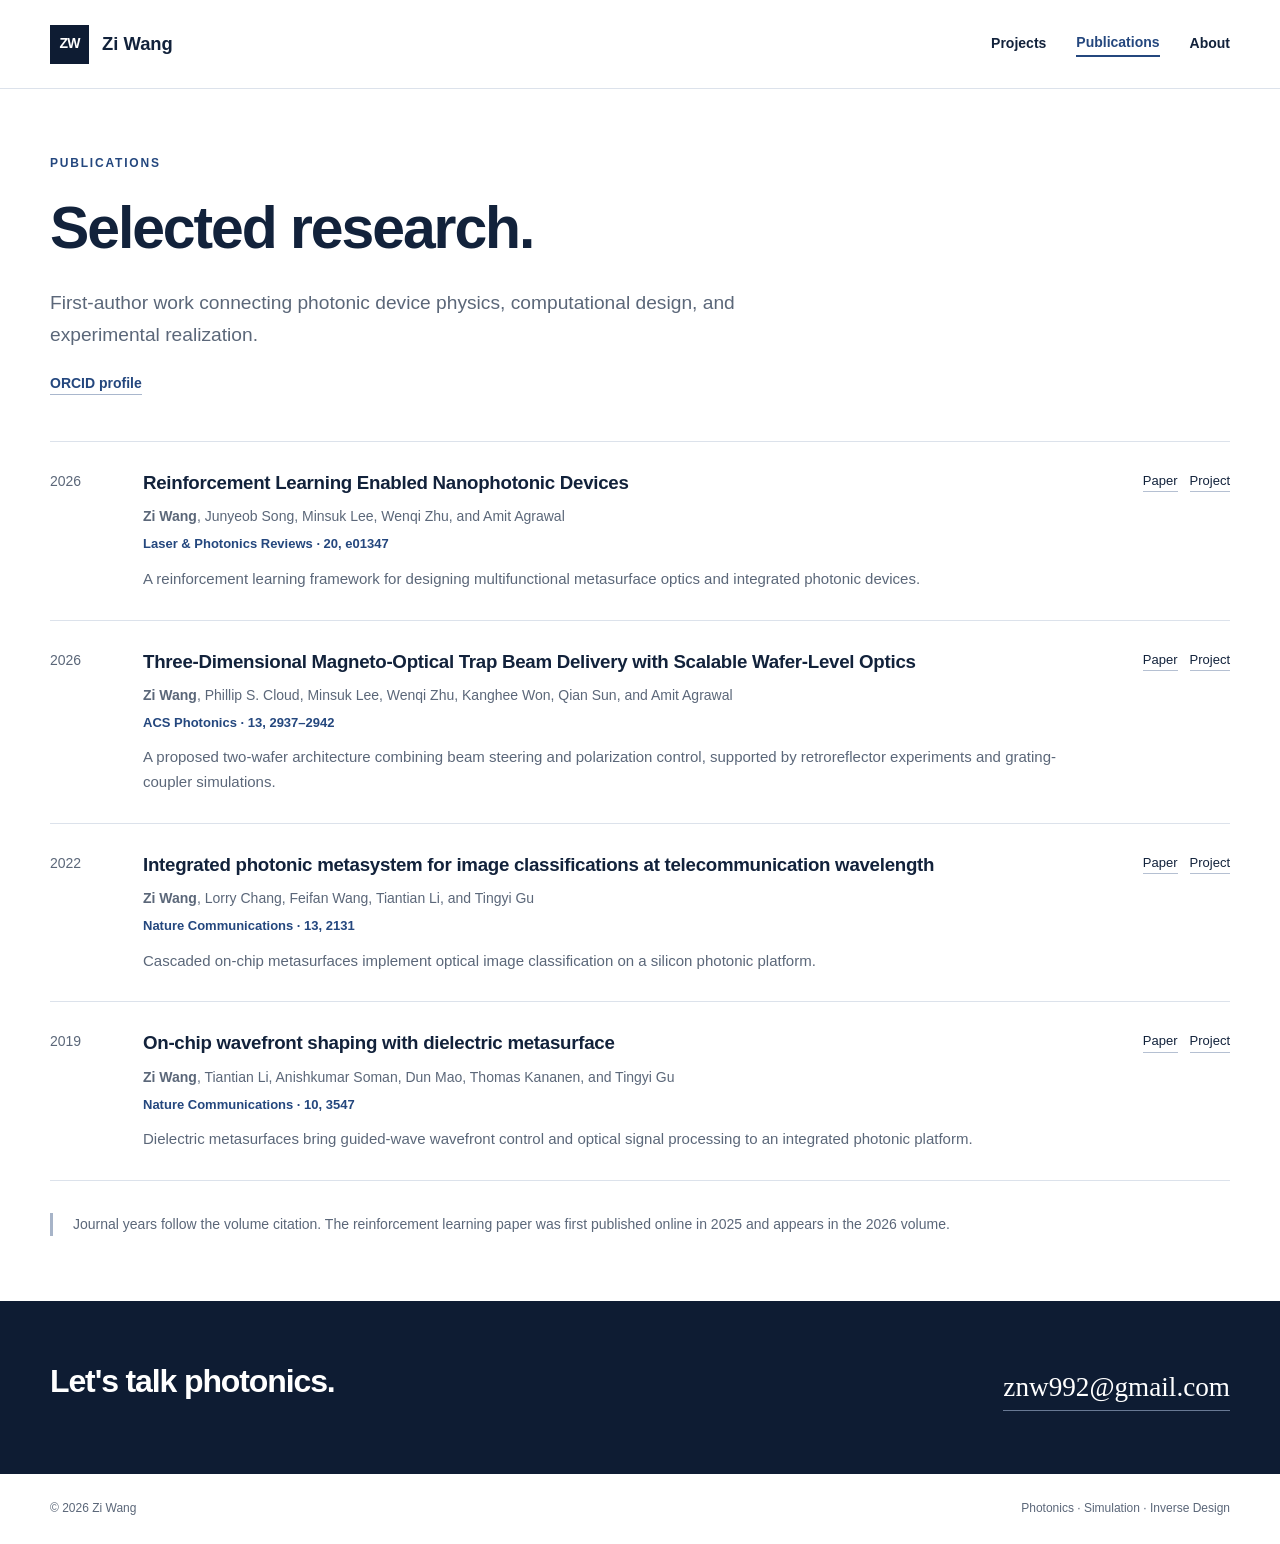
==== publications/index.html @ fe243781 "Publish photonics research portfolio" ====
<!doctype html><html lang="en"><head><meta charset="utf-8"><meta name="viewport" content="width=device-width,initial-scale=1"><title>Selected Publications — Zi Wang</title><meta name="description" content="Selected first-author research in integrated photonics, metasurfaces, reinforcement learning, and cold-atom beam delivery."><link rel="stylesheet" href="/styles.css"><link rel="icon" type="image/svg+xml" href="data:image/svg+xml,%3Csvg xmlns='http://www.w3.org/2000/svg' viewBox='0 0 32 32'%3E%3Crect width='32' height='32' fill='%230e1c33'/%3E%3Ctext x='16' y='22' text-anchor='middle' font-family='Arial' font-size='16' fill='white'%3EZW%3C/text%3E%3C/svg%3E"></head><body><a class="skip" href="#main">Skip to content</a><header class="header"><div class="wrap header-inner"><a class="brand" href="/" aria-label="Zi Wang, home"><span class="monogram" aria-hidden="true">ZW</span>Zi Wang</a><nav class="nav" aria-label="Main navigation"><a href="/#projects">Projects</a><a href="/publications/" aria-current="page">Publications</a><a href="/about/">About</a></nav></div></header><main id="main" class="wrap"><div class="page-head"><p class="eyebrow">Publications</p><h1>Selected research.</h1><p class="lede">First-author work connecting photonic device physics, computational design, and experimental realization.</p><a class="text-link" href="https://orcid.org/0000-0003-1080-5825" target="_blank" rel="noopener">ORCID profile</a></div><div class="pub-list"><article class="pub-row"><div class="pub-year">2026</div><div><h3 class="pub-title"><a href="https://doi.org/10.1002/lpor.202501347" target="_blank" rel="noopener">Reinforcement Learning Enabled Nanophotonic Devices</a></h3><p class="pub-authors"><strong>Zi Wang</strong>, Junyeob Song, Minsuk Lee, Wenqi Zhu, and Amit Agrawal</p><div class="pub-venue">Laser &amp; Photonics Reviews · 20, e01347</div><p class="pub-summary">A reinforcement learning framework for designing multifunctional metasurface optics and integrated photonic devices.</p></div><div class="pub-links"><a href="https://doi.org/10.1002/lpor.202501347" target="_blank" rel="noopener">Paper</a><a href="/projects/inverse-design/">Project</a></div></article><article class="pub-row"><div class="pub-year">2026</div><div><h3 class="pub-title"><a href="https://doi.org/10.1021/acsphotonics.6c00337" target="_blank" rel="noopener">Three-Dimensional Magneto-Optical Trap Beam Delivery with Scalable Wafer-Level Optics</a></h3><p class="pub-authors"><strong>Zi Wang</strong>, Phillip S. Cloud, Minsuk Lee, Wenqi Zhu, Kanghee Won, Qian Sun, and Amit Agrawal</p><div class="pub-venue">ACS Photonics · 13, 2937–2942</div><p class="pub-summary">A proposed two-wafer architecture combining beam steering and polarization control, supported by retroreflector experiments and grating-coupler simulations.</p></div><div class="pub-links"><a href="https://doi.org/10.1021/acsphotonics.6c00337" target="_blank" rel="noopener">Paper</a><a href="/projects/wafer-optics/">Project</a></div></article><article class="pub-row"><div class="pub-year">2022</div><div><h3 class="pub-title"><a href="https://doi.org/10.1038/s41467-022-29856-7" target="_blank" rel="noopener">Integrated photonic metasystem for image classifications at telecommunication wavelength</a></h3><p class="pub-authors"><strong>Zi Wang</strong>, Lorry Chang, Feifan Wang, Tiantian Li, and Tingyi Gu</p><div class="pub-venue">Nature Communications · 13, 2131</div><p class="pub-summary">Cascaded on-chip metasurfaces implement optical image classification on a silicon photonic platform.</p></div><div class="pub-links"><a href="https://doi.org/10.1038/s41467-022-29856-7" target="_blank" rel="noopener">Paper</a><a href="/projects/on-chip-metasurfaces/">Project</a></div></article><article class="pub-row"><div class="pub-year">2019</div><div><h3 class="pub-title"><a href="https://doi.org/10.1038/s41467-019-11578-y" target="_blank" rel="noopener">On-chip wavefront shaping with dielectric metasurface</a></h3><p class="pub-authors"><strong>Zi Wang</strong>, Tiantian Li, Anishkumar Soman, Dun Mao, Thomas Kananen, and Tingyi Gu</p><div class="pub-venue">Nature Communications · 10, 3547</div><p class="pub-summary">Dielectric metasurfaces bring guided-wave wavefront control and optical signal processing to an integrated photonic platform.</p></div><div class="pub-links"><a href="https://doi.org/10.1038/s41467-019-11578-y" target="_blank" rel="noopener">Paper</a><a href="/projects/on-chip-metasurfaces/">Project</a></div></article></div><p class="note" style="margin:32px 0 65px">Journal years follow the volume citation. The reinforcement learning paper was first published online in 2025 and appears in the 2026 volume.</p></main><section class="contact"><div class="wrap contact-inner"><div><h2>Let's talk photonics.</h2></div><a class="email" href="mailto:znw992@gmail.com">znw992@gmail.com</a></div></section><footer class="footer"><div class="wrap"><span>© 2026 Zi Wang</span><span>Photonics · Simulation · Inverse Design</span></div></footer></body></html>
---- styles.css ----
:root{--ink:#12223b;--muted:#5b6779;--blue:#24477e;--navy:#0e1c33;--line:#dce2eb;--paper:#fff;--soft:#f3f6fa;--accent:#e3ab6c;--max:1180px}*{box-sizing:border-box}html{scroll-behavior:smooth;scroll-padding-top:100px}body{margin:0;background:var(--paper);color:var(--ink);font:16px/1.65 -apple-system,BlinkMacSystemFont,"Segoe UI",Arial,sans-serif}a{color:inherit;text-decoration:none}a:hover{color:var(--blue)}a:focus-visible,button:focus-visible,summary:focus-visible{outline:3px solid #b97e32;outline-offset:5px}img{max-width:100%;height:auto;display:block}p{margin:0 0 1.2rem}h1,h2,h3{line-height:1.16;letter-spacing:-.035em;margin:0}h1{font-size:clamp(2.6rem,6vw,5.7rem);font-weight:550}h2{font-size:clamp(2rem,3.5vw,3rem);font-weight:550}h3{font-size:1.45rem;font-weight:600}.wrap{width:min(var(--max),calc(100% - 80px));margin:auto}.skip{position:fixed;top:-100px;left:16px;background:white;padding:8px;z-index:100}.skip:focus{top:8px}.header{position:sticky;top:0;background:rgba(255,255,255,.96);border-bottom:1px solid var(--line);z-index:20}.header-inner{min-height:88px;display:flex;justify-content:space-between;align-items:center;gap:24px}.brand{display:flex;align-items:center;gap:13px;font-size:1.15rem;font-weight:650}.monogram{width:39px;height:39px;background:var(--navy);color:#fff;display:grid;place-items:center;font-size:14px;letter-spacing:-1px}.nav{display:flex;align-items:center;gap:30px;font-size:14px;font-weight:550}.nav a[aria-current=page]{color:var(--blue);border-bottom:2px solid var(--blue)}.eyebrow{font-size:12px;letter-spacing:.15em;text-transform:uppercase;font-weight:650;color:var(--blue);margin-bottom:20px}.hero{background:var(--navy);color:#fff;padding:70px 0 0}.hero-grid{display:grid;grid-template-columns:1.1fr 1fr;gap:70px;align-items:center}.hero .eyebrow{color:var(--accent)}.hero h1{margin-bottom:25px}.hero .statement{font-family:Georgia,serif;font-size:clamp(1.6rem,2.6vw,2.25rem);line-height:1.3;font-weight:400;max-width:570px;letter-spacing:-.015em}.hero .intro{color:#c6d1e1;max-width:520px;font-size:16px;margin:23px 0 28px}.actions{display:flex;flex-wrap:wrap;gap:14px}.button{display:inline-flex;align-items:center;justify-content:center;min-height:47px;padding:10px 22px;border:1px solid var(--line);font-size:14px;font-weight:600;transition:background .15s}.button.primary{background:#fff;color:var(--ink)}.button.secondary{border-color:#56657c;color:white}.button:hover{background:#e7edf5;color:var(--ink)}.hero-figure{margin:0;position:relative}.hero-figure img{width:100%;aspect-ratio:1.16;object-fit:cover;border:1px solid #3a4656}.hero-figure figcaption{font-size:12px;color:#aebdd2;margin-top:13px;letter-spacing:.02em}.hero-foot{display:flex;gap:35px;flex-wrap:wrap;border-top:1px solid #334056;padding:24px 0;margin-top:60px;font-size:13px;color:#bac9de}.hero-foot b{color:#fff;font-weight:550}.section{padding:80px 0}.section-head{display:flex;align-items:end;justify-content:space-between;gap:28px;margin-bottom:35px}.section-head p{max-width:420px;color:var(--muted);margin:0;font-size:15px}.text-link{font-size:14px;font-weight:600;color:var(--blue);border-bottom:1px solid #a9b7cd;padding-bottom:3px}.project-grid{display:grid;grid-template-columns:repeat(2,minmax(0,1fr));gap:40px 32px}.project-card{display:block}.project-img{background:var(--soft);border:1px solid var(--line);padding:23px;overflow:hidden}.project-img img{width:100%;height:255px;object-fit:contain;transition:transform .25s}.project-card:hover img{transform:scale(1.025)}.card-meta{display:flex;justify-content:space-between;gap:15px;font-size:12px;letter-spacing:.07em;text-transform:uppercase;color:var(--muted);margin:21px 0 9px}.project-card h3{margin-bottom:12px}.project-card p{font-size:15px;color:var(--muted);max-width:520px;margin-bottom:14px}.tags{display:flex;gap:8px;flex-wrap:wrap;margin-top:20px}.tag{font-size:12px;letter-spacing:.01em;background:var(--soft);padding:4px 10px;color:#475a75}.soft{background:var(--soft)}.capabilities{display:grid;grid-template-columns:repeat(3,1fr);gap:35px}.capability{border-top:2px solid var(--blue);padding-top:22px}.capability .number{color:var(--muted);font-size:12px;margin-bottom:16px}.capability h3{font-size:1.25rem;margin-bottom:15px}.capability p{font-size:15px;color:var(--muted)}.pub-list{border-top:1px solid var(--line)}.pub-row{display:grid;grid-template-columns:65px 1fr 130px;gap:28px;padding:28px 0;border-bottom:1px solid var(--line);align-items:start}.pub-year{font-size:14px;color:var(--muted)}.pub-title{font-size:1.17rem;line-height:1.35;font-weight:550;letter-spacing:-.015em}.pub-authors{color:var(--muted);font-size:14px;margin:10px 0 5px}.pub-venue{color:var(--blue);font-size:13px;font-weight:600}.pub-summary{font-size:15px;color:var(--muted);margin:12px 0 0}.pub-links{display:flex;gap:12px;justify-content:end;flex-wrap:wrap;font-size:13px}.pub-links a{border-bottom:1px solid #b5c0d2}.about-grid{display:grid;grid-template-columns:1fr 1.35fr;gap:80px}.about-grid p{color:var(--muted)}.experience-row{display:grid;grid-template-columns:135px 1fr;gap:25px;padding:22px 0;border-bottom:1px solid var(--line)}.experience-row:first-child{padding-top:0}.experience-date{font-size:13px;color:var(--muted)}.experience-role{font-weight:600}.experience-org{font-size:14px;color:var(--muted)}.contact{background:var(--navy);color:#fff;padding:62px 0}.contact-inner{display:flex;justify-content:space-between;align-items:center;gap:32px}.contact h2{font-size:2rem;margin-bottom:12px}.contact p{color:#bac9de;margin:0}.contact a{color:#fff}.contact .email{font-family:Georgia,serif;font-size:1.7rem;border-bottom:1px solid #687994}.footer{font-size:12px;color:var(--muted);padding:25px 0}.footer .wrap{display:flex;justify-content:space-between;gap:20px}.page-head{padding:65px 0 45px}.page-head h1{font-size:clamp(2.5rem,4.6vw,4rem);max-width:1000px;margin-bottom:25px}.page-head .lede{max-width:790px;font-size:1.2rem;color:var(--muted)}.breadcrumb{font-size:13px;color:var(--muted);margin-bottom:35px}.project-hero-image{background:var(--soft);border:1px solid var(--line);padding:35px}.project-hero-image img{max-height:550px;margin:auto;object-fit:contain}.figure{margin:30px 0}.figure figcaption{font-size:13px;color:var(--muted);margin-top:12px}.article-grid{display:grid;grid-template-columns:1fr 260px;gap:85px;padding:20px 0 75px}.article h2{font-size:1.75rem;margin:35px 0 20px}.article p,.article li{color:var(--muted)}.article ul{padding-left:22px}.article li{margin-bottom:12px}.sidebar{padding-top:40px}.sidebar h3{font-size:1rem;margin-bottom:15px}.sidebar p{font-size:14px;color:var(--muted)}.sidebar-block{border-top:1px solid var(--line);padding:22px 0}.result-grid{display:grid;grid-template-columns:repeat(2,1fr);gap:18px;margin:25px 0}.result{background:var(--soft);border-left:3px solid var(--blue);padding:22px}.result .metric{font-size:2rem;line-height:1.2;font-weight:550}.result .label{font-size:14px;color:var(--muted);margin-top:10px}.result .type{color:var(--blue);font-size:12px;text-transform:uppercase;letter-spacing:.09em;margin-bottom:14px}.related{border-top:1px solid var(--line);padding-top:25px}.related a{display:block;margin-top:12px}.photo-pair{display:grid;grid-template-columns:1fr 1fr;gap:25px}.photo-pair img{max-height:290px;width:100%;object-fit:contain}.note{border-left:3px solid #a7b4c8;padding:0 0 0 20px;font-size:14px;color:var(--muted)}@media(max-width:950px){.hero-grid{gap:35px}.wrap{width:calc(100% - 48px)}.hero h1{font-size:4.3rem}.about-grid{gap:40px}.article-grid{gap:40px;grid-template-columns:1fr 210px}.project-img img{height:215px}}@media(max-width:680px){.wrap{width:calc(100% - 36px)}.header-inner{min-height:78px;flex-wrap:wrap;gap:12px;padding:15px 0}.brand{font-size:1rem}.nav{gap:20px;width:100%;justify-content:space-between;font-size:13px}.hero{padding-top:42px}.hero-grid{grid-template-columns:1fr;gap:38px}.hero h1{font-size:3.8rem}.hero-figure img{aspect-ratio:1.65}.hero-foot{gap:10px 22px;margin-top:35px;font-size:12px}.section{padding:52px 0}.section-head{display:block}.section-head p{margin-top:17px}.section-head .text-link{display:inline-block;margin-top:20px}.project-grid{grid-template-columns:1fr;gap:35px}.project-img img{height:230px}.capabilities{grid-template-columns:1fr;gap:23px}.pub-row{grid-template-columns:44px 1fr;gap:16px;padding:24px 0}.pub-links{grid-column:2;justify-content:start}.about-grid{grid-template-columns:1fr;gap:35px}.experience-row{grid-template-columns:105px 1fr;gap:16px}.contact-inner{display:block}.contact .email{display:inline-block;font-size:1.4rem;margin-top:25px}.footer .wrap{flex-wrap:wrap}.article-grid{display:block}.page-head{padding-top:42px}.page-head .lede{font-size:1.1rem}.project-hero-image{padding:16px}.photo-pair{grid-template-columns:1fr}.result-grid{grid-template-columns:1fr}.sidebar{padding-top:0}}@media(prefers-reduced-motion:reduce){html{scroll-behavior:auto}*{transition:none!important}}
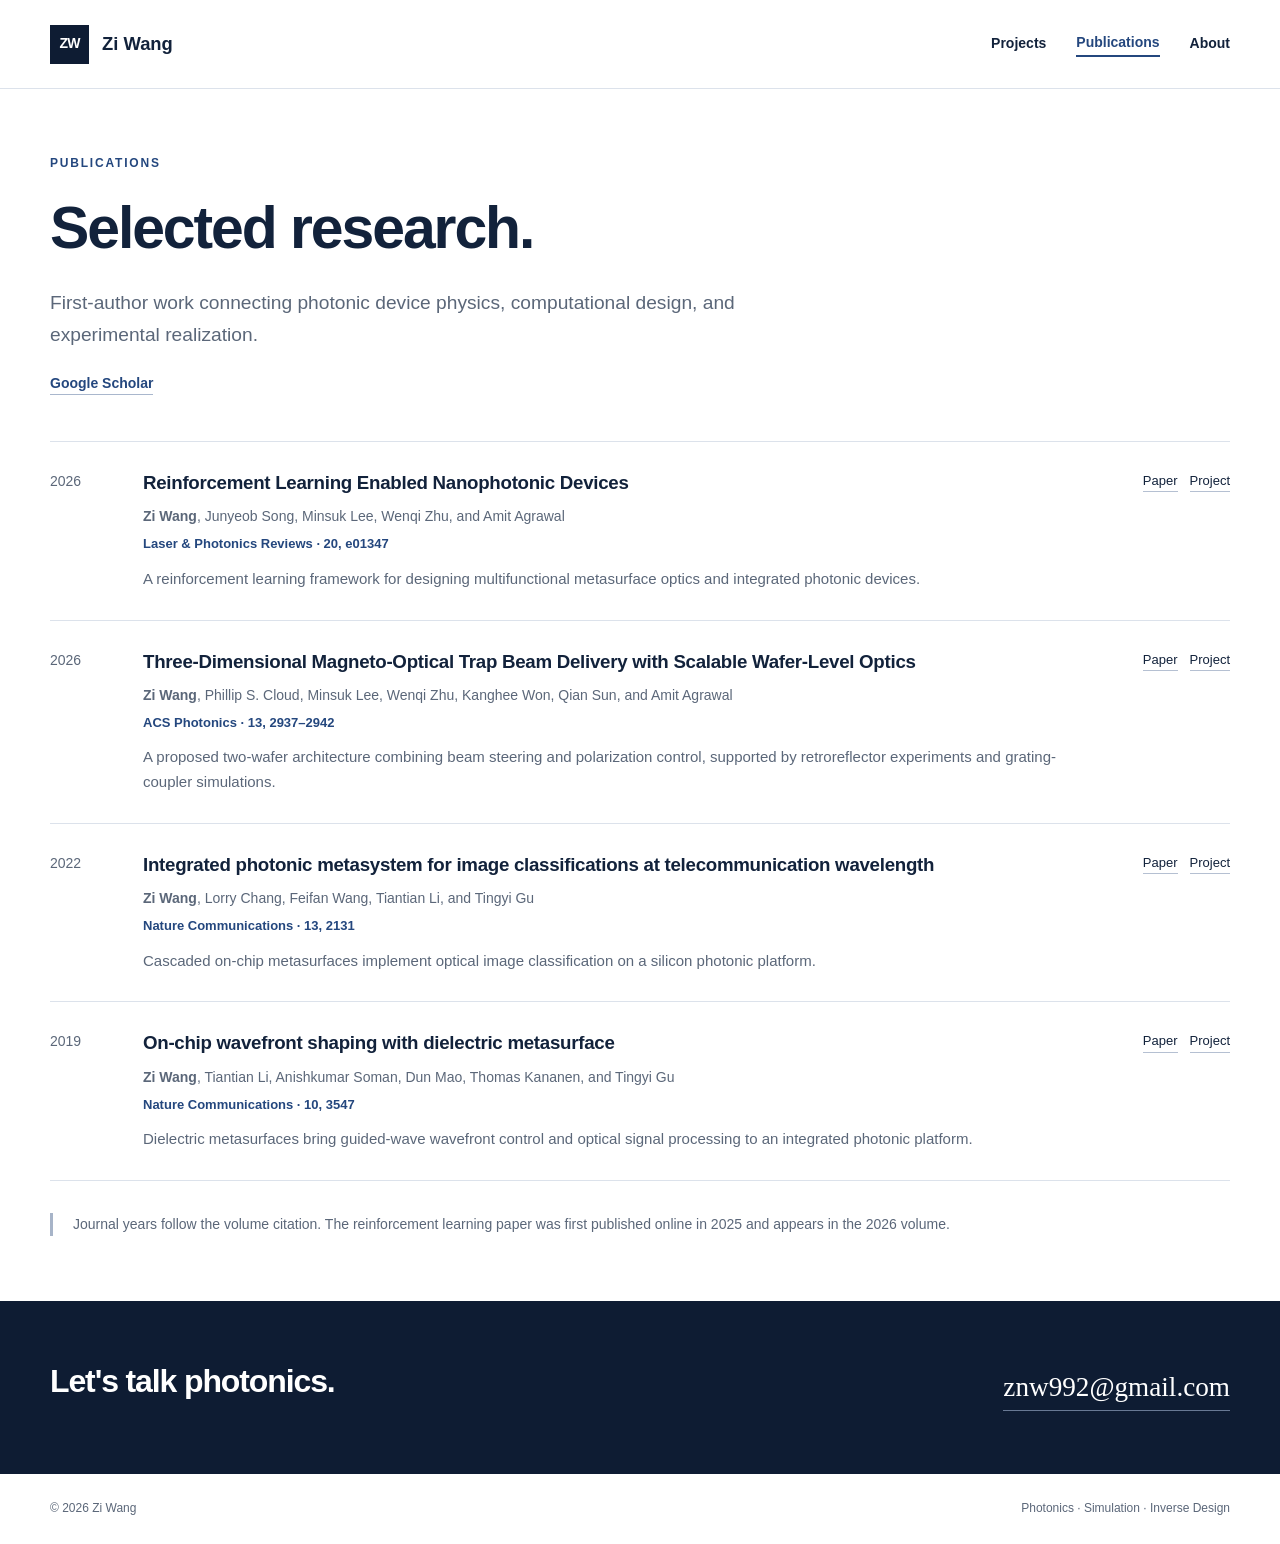
==== commit d596f07b: "Replace ORCID link with Google Scholar" ====
--- a/publications/index.html
+++ b/publications/index.html
@@ -1 +1 @@
-<!doctype html><html lang="en"><head><meta charset="utf-8"><meta name="viewport" content="width=device-width,initial-scale=1"><title>Selected Publications — Zi Wang</title><meta name="description" content="Selected first-author research in integrated photonics, metasurfaces, reinforcement learning, and cold-atom beam delivery."><link rel="stylesheet" href="/styles.css"><link rel="icon" type="image/svg+xml" href="data:image/svg+xml,%3Csvg xmlns='http://www.w3.org/2000/svg' viewBox='0 0 32 32'%3E%3Crect width='32' height='32' fill='%230e1c33'/%3E%3Ctext x='16' y='22' text-anchor='middle' font-family='Arial' font-size='16' fill='white'%3EZW%3C/text%3E%3C/svg%3E"></head><body><a class="skip" href="#main">Skip to content</a><header class="header"><div class="wrap header-inner"><a class="brand" href="/" aria-label="Zi Wang, home"><span class="monogram" aria-hidden="true">ZW</span>Zi Wang</a><nav class="nav" aria-label="Main navigation"><a href="/#projects">Projects</a><a href="/publications/" aria-current="page">Publications</a><a href="/about/">About</a></nav></div></header><main id="main" class="wrap"><div class="page-head"><p class="eyebrow">Publications</p><h1>Selected research.</h1><p class="lede">First-author work connecting photonic device physics, computational design, and experimental realization.</p><a class="text-link" href="https://orcid.org/0000-0003-1080-5825" target="_blank" rel="noopener">ORCID profile</a></div><div class="pub-list"><article class="pub-row"><div class="pub-year">2026</div><div><h3 class="pub-title"><a href="https://doi.org/10.1002/lpor.202501347" target="_blank" rel="noopener">Reinforcement Learning Enabled Nanophotonic Devices</a></h3><p class="pub-authors"><strong>Zi Wang</strong>, Junyeob Song, Minsuk Lee, Wenqi Zhu, and Amit Agrawal</p><div class="pub-venue">Laser &amp; Photonics Reviews · 20, e01347</div><p class="pub-summary">A reinforcement learning framework for designing multifunctional metasurface optics and integrated photonic devices.</p></div><div class="pub-links"><a href="https://doi.org/10.1002/lpor.202501347" target="_blank" rel="noopener">Paper</a><a href="/projects/inverse-design/">Project</a></div></article><article class="pub-row"><div class="pub-year">2026</div><div><h3 class="pub-title"><a href="https://doi.org/10.1021/acsphotonics.6c00337" target="_blank" rel="noopener">Three-Dimensional Magneto-Optical Trap Beam Delivery with Scalable Wafer-Level Optics</a></h3><p class="pub-authors"><strong>Zi Wang</strong>, Phillip S. Cloud, Minsuk Lee, Wenqi Zhu, Kanghee Won, Qian Sun, and Amit Agrawal</p><div class="pub-venue">ACS Photonics · 13, 2937–2942</div><p class="pub-summary">A proposed two-wafer architecture combining beam steering and polarization control, supported by retroreflector experiments and grating-coupler simulations.</p></div><div class="pub-links"><a href="https://doi.org/10.1021/acsphotonics.6c00337" target="_blank" rel="noopener">Paper</a><a href="/projects/wafer-optics/">Project</a></div></article><article class="pub-row"><div class="pub-year">2022</div><div><h3 class="pub-title"><a href="https://doi.org/10.1038/s41467-022-29856-7" target="_blank" rel="noopener">Integrated photonic metasystem for image classifications at telecommunication wavelength</a></h3><p class="pub-authors"><strong>Zi Wang</strong>, Lorry Chang, Feifan Wang, Tiantian Li, and Tingyi Gu</p><div class="pub-venue">Nature Communications · 13, 2131</div><p class="pub-summary">Cascaded on-chip metasurfaces implement optical image classification on a silicon photonic platform.</p></div><div class="pub-links"><a href="https://doi.org/10.1038/s41467-022-29856-7" target="_blank" rel="noopener">Paper</a><a href="/projects/on-chip-metasurfaces/">Project</a></div></article><article class="pub-row"><div class="pub-year">2019</div><div><h3 class="pub-title"><a href="https://doi.org/10.1038/s41467-019-11578-y" target="_blank" rel="noopener">On-chip wavefront shaping with dielectric metasurface</a></h3><p class="pub-authors"><strong>Zi Wang</strong>, Tiantian Li, Anishkumar Soman, Dun Mao, Thomas Kananen, and Tingyi Gu</p><div class="pub-venue">Nature Communications · 10, 3547</div><p class="pub-summary">Dielectric metasurfaces bring guided-wave wavefront control and optical signal processing to an integrated photonic platform.</p></div><div class="pub-links"><a href="https://doi.org/10.1038/s41467-019-11578-y" target="_blank" rel="noopener">Paper</a><a href="/projects/on-chip-metasurfaces/">Project</a></div></article></div><p class="note" style="margin:32px 0 65px">Journal years follow the volume citation. The reinforcement learning paper was first published online in 2025 and appears in the 2026 volume.</p></main><section class="contact"><div class="wrap contact-inner"><div><h2>Let's talk photonics.</h2></div><a class="email" href="mailto:znw992@gmail.com">znw992@gmail.com</a></div></section><footer class="footer"><div class="wrap"><span>© 2026 Zi Wang</span><span>Photonics · Simulation · Inverse Design</span></div></footer></body></html>+<!doctype html><html lang="en"><head><meta charset="utf-8"><meta name="viewport" content="width=device-width,initial-scale=1"><title>Selected Publications — Zi Wang</title><meta name="description" content="Selected first-author research in integrated photonics, metasurfaces, reinforcement learning, and cold-atom beam delivery."><link rel="stylesheet" href="/styles.css"><link rel="icon" type="image/svg+xml" href="data:image/svg+xml,%3Csvg xmlns='http://www.w3.org/2000/svg' viewBox='0 0 32 32'%3E%3Crect width='32' height='32' fill='%230e1c33'/%3E%3Ctext x='16' y='22' text-anchor='middle' font-family='Arial' font-size='16' fill='white'%3EZW%3C/text%3E%3C/svg%3E"></head><body><a class="skip" href="#main">Skip to content</a><header class="header"><div class="wrap header-inner"><a class="brand" href="/" aria-label="Zi Wang, home"><span class="monogram" aria-hidden="true">ZW</span>Zi Wang</a><nav class="nav" aria-label="Main navigation"><a href="/#projects">Projects</a><a href="/publications/" aria-current="page">Publications</a><a href="/about/">About</a></nav></div></header><main id="main" class="wrap"><div class="page-head"><p class="eyebrow">Publications</p><h1>Selected research.</h1><p class="lede">First-author work connecting photonic device physics, computational design, and experimental realization.</p><a class="text-link" href="https://scholar.google.com/citations?user=1hE8lNsAAAAJ&amp;hl=en&amp;oi=ao" target="_blank" rel="noopener">Google Scholar</a></div><div class="pub-list"><article class="pub-row"><div class="pub-year">2026</div><div><h3 class="pub-title"><a href="https://doi.org/10.1002/lpor.202501347" target="_blank" rel="noopener">Reinforcement Learning Enabled Nanophotonic Devices</a></h3><p class="pub-authors"><strong>Zi Wang</strong>, Junyeob Song, Minsuk Lee, Wenqi Zhu, and Amit Agrawal</p><div class="pub-venue">Laser &amp; Photonics Reviews · 20, e01347</div><p class="pub-summary">A reinforcement learning framework for designing multifunctional metasurface optics and integrated photonic devices.</p></div><div class="pub-links"><a href="https://doi.org/10.1002/lpor.202501347" target="_blank" rel="noopener">Paper</a><a href="/projects/inverse-design/">Project</a></div></article><article class="pub-row"><div class="pub-year">2026</div><div><h3 class="pub-title"><a href="https://doi.org/10.1021/acsphotonics.6c00337" target="_blank" rel="noopener">Three-Dimensional Magneto-Optical Trap Beam Delivery with Scalable Wafer-Level Optics</a></h3><p class="pub-authors"><strong>Zi Wang</strong>, Phillip S. Cloud, Minsuk Lee, Wenqi Zhu, Kanghee Won, Qian Sun, and Amit Agrawal</p><div class="pub-venue">ACS Photonics · 13, 2937–2942</div><p class="pub-summary">A proposed two-wafer architecture combining beam steering and polarization control, supported by retroreflector experiments and grating-coupler simulations.</p></div><div class="pub-links"><a href="https://doi.org/10.1021/acsphotonics.6c00337" target="_blank" rel="noopener">Paper</a><a href="/projects/wafer-optics/">Project</a></div></article><article class="pub-row"><div class="pub-year">2022</div><div><h3 class="pub-title"><a href="https://doi.org/10.1038/s41467-022-29856-7" target="_blank" rel="noopener">Integrated photonic metasystem for image classifications at telecommunication wavelength</a></h3><p class="pub-authors"><strong>Zi Wang</strong>, Lorry Chang, Feifan Wang, Tiantian Li, and Tingyi Gu</p><div class="pub-venue">Nature Communications · 13, 2131</div><p class="pub-summary">Cascaded on-chip metasurfaces implement optical image classification on a silicon photonic platform.</p></div><div class="pub-links"><a href="https://doi.org/10.1038/s41467-022-29856-7" target="_blank" rel="noopener">Paper</a><a href="/projects/on-chip-metasurfaces/">Project</a></div></article><article class="pub-row"><div class="pub-year">2019</div><div><h3 class="pub-title"><a href="https://doi.org/10.1038/s41467-019-11578-y" target="_blank" rel="noopener">On-chip wavefront shaping with dielectric metasurface</a></h3><p class="pub-authors"><strong>Zi Wang</strong>, Tiantian Li, Anishkumar Soman, Dun Mao, Thomas Kananen, and Tingyi Gu</p><div class="pub-venue">Nature Communications · 10, 3547</div><p class="pub-summary">Dielectric metasurfaces bring guided-wave wavefront control and optical signal processing to an integrated photonic platform.</p></div><div class="pub-links"><a href="https://doi.org/10.1038/s41467-019-11578-y" target="_blank" rel="noopener">Paper</a><a href="/projects/on-chip-metasurfaces/">Project</a></div></article></div><p class="note" style="margin:32px 0 65px">Journal years follow the volume citation. The reinforcement learning paper was first published online in 2025 and appears in the 2026 volume.</p></main><section class="contact"><div class="wrap contact-inner"><div><h2>Let's talk photonics.</h2></div><a class="email" href="mailto:znw992@gmail.com">znw992@gmail.com</a></div></section><footer class="footer"><div class="wrap"><span>© 2026 Zi Wang</span><span>Photonics · Simulation · Inverse Design</span></div></footer></body></html>
